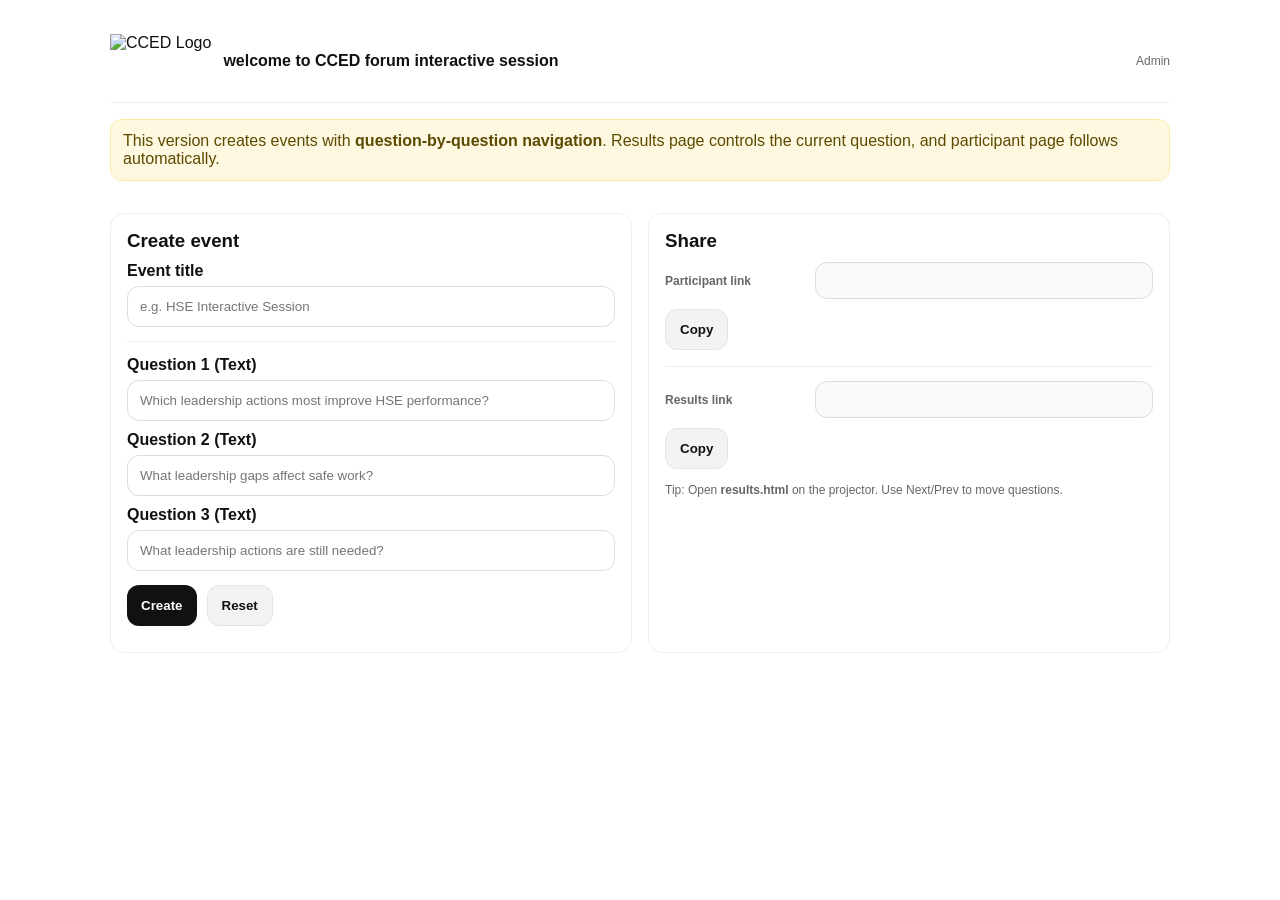
==== admin.html @ 7a7bd2de "Add files via upload" ====
<!doctype html>
<html lang="en">
<head>
  <title>CCED - Admin</title>
  <meta charset="utf-8" />
  <meta name="viewport" content="width=device-width, initial-scale=1" />
  <link rel="stylesheet" href="styles.css" />
</head>
<body>
  <div class="container">
    <div class="topbar">
      <div class="brand">
        <img src="https://i.ibb.co/5xhDVpxs/1.png" alt="CCED Logo" />
        <div class="welcome">welcome to CCED forum interactive session</div>
      </div>
      <div class="small">Admin</div>
    </div>

    <div class="card notice">
      This version creates events with <b>question-by-question navigation</b>. Results page controls the current question, and participant page follows automatically.
    </div>

    <div class="grid">
      <div class="card">
        <h3 style="margin:0 0 10px;">Create event</h3>

        <label>Event title</label>
        <input id="eventTitle" type="text" placeholder="e.g. HSE Interactive Session" />

        <div class="hr"></div>

        <label>Question 1 (Text)</label>
        <input id="q1" type="text" placeholder="Which leadership actions most improve HSE performance?" />

        <label>Question 2 (Text)</label>
        <input id="q2" type="text" placeholder="What leadership gaps affect safe work?" />

        <label>Question 3 (Text)</label>
        <input id="q3" type="text" placeholder="What leadership actions are still needed?" />

        <div style="display:flex; gap:10px; margin-top:14px;">
          <button id="createBtn">Create</button>
          <button id="resetBtn" class="secondary">Reset</button>
        </div>

        <div id="status" class="small" style="margin-top:10px;"></div>
      </div>

      <div class="card">
        <h3 style="margin:0 0 10px;">Share</h3>

        <div class="kv">
          <div class="small"><b>Participant link</b></div>
          <input id="participantLink" class="codebox" readonly />
        </div>

        <div style="margin:10px 0 16px;">
          <button id="copyP" class="secondary">Copy</button>
        </div>

        <div id="qrWrap" style="display:none;">
          <div class="small" style="margin-bottom:8px;"><b>QR Code</b></div>
          <div id="qrcode"></div>
        </div>

        <div class="hr"></div>

        <div class="kv">
          <div class="small"><b>Results link</b></div>
          <input id="resultsLink" class="codebox" readonly />
        </div>

        <div style="margin-top:10px;">
          <button id="copyR" class="secondary">Copy</button>
        </div>

        <div class="small" style="margin-top:14px;">
          Tip: Open <b>results.html</b> on the projector. Use Next/Prev to move questions.
        </div>
      </div>
    </div>
  </div>

  <script src="https://cdnjs.cloudflare.com/ajax/libs/qrcodejs/1.0.0/qrcode.min.js"></script>
  <script src="https://www.gstatic.com/firebasejs/8.10.1/firebase-app.js"></script>
  <script src="https://www.gstatic.com/firebasejs/8.10.1/firebase-firestore.js"></script>
  <script src="firebase-config.js"></script>

  <script>
    const elTitle = document.getElementById('eventTitle');
    const elQ1 = document.getElementById('q1');
    const elQ2 = document.getElementById('q2');
    const elQ3 = document.getElementById('q3');
    const elStatus = document.getElementById('status');
    const elPLink = document.getElementById('participantLink');
    const elRLink = document.getElementById('resultsLink');
    const qrWrap = document.getElementById('qrWrap');
    const qrEl = document.getElementById('qrcode');

    function getBaseUrl() {
      const url = new URL(window.location.href);
      const basePath = url.pathname.substring(0, url.pathname.lastIndexOf('/') + 1);
      return url.origin + basePath;
    }

    function setLinks(eventId) {
      const base = getBaseUrl();
      const p = base + 'index.html?event=' + encodeURIComponent(eventId);
      const r = base + 'results.html?event=' + encodeURIComponent(eventId);
      elPLink.value = p;
      elRLink.value = r;

      qrEl.innerHTML = '';
      qrWrap.style.display = 'block';
      new QRCode(qrEl, { text: p, width: 220, height: 220 });
    }

    document.getElementById('copyP').addEventListener('click', async () => {
      if (!elPLink.value) return;
      await navigator.clipboard.writeText(elPLink.value);
      elStatus.textContent = 'Participant link copied.';
    });
    document.getElementById('copyR').addEventListener('click', async () => {
      if (!elRLink.value) return;
      await navigator.clipboard.writeText(elRLink.value);
      elStatus.textContent = 'Results link copied.';
    });

    document.getElementById('resetBtn').addEventListener('click', () => {
      elTitle.value = '';
      elQ1.value = '';
      elQ2.value = '';
      elQ3.value = '';
      elPLink.value = '';
      elRLink.value = '';
      qrEl.innerHTML = '';
      qrWrap.style.display = 'none';
      elStatus.textContent = '';
    });

    document.getElementById('createBtn').addEventListener('click', async () => {
      try {
        const title = (elTitle.value || '').trim() || 'CCED Interactive Session';
        const q1 = (elQ1.value || '').trim() || 'Which leadership actions most improve HSE performance?';
        const q2 = (elQ2.value || '').trim() || 'What leadership gaps affect safe work?';
        const q3 = (elQ3.value || '').trim() || 'What leadership actions are still needed?';

        elStatus.textContent = 'Creating event...';

        const eventDoc = await db.collection('events').add({
          title,
          createdAt: firebase.firestore.FieldValue.serverTimestamp(),
          currentQuestion: 0,
          questions: [
            { id: 'q1', type: 'text', title: q1 },
            { id: 'q2', type: 'text', title: q2 },
            { id: 'q3', type: 'text', title: q3 }
          ]
        });

        setLinks(eventDoc.id);
        elStatus.textContent = 'Event created: ' + eventDoc.id;
      } catch (e) {
        console.error(e);
        elStatus.textContent = 'Error: ' + (e && e.message ? e.message : e);
      }
    });
  </script>
</body>
</html>
---- styles.css ----
:root { color-scheme: light; }
* { box-sizing: border-box; }
body{ margin:0; font-family: Arial, sans-serif; background:#fff; color:#111; }
.container{ max-width:1100px; margin:0 auto; padding:20px; }
.topbar{ display:flex; align-items:center; justify-content:space-between; gap:16px; padding:14px 0; border-bottom:1px solid #eee; }
.brand{ display:flex; align-items:center; gap:12px; }
.brand img{ height:54px; width:auto; }
.welcome{ font-size:16px; font-weight:700; }
.small{ font-size:12px; color:#666; }
.card{ border:1px solid #eee; border-radius:14px; padding:16px; margin:16px 0; background:#fff; }
.grid{ display:grid; grid-template-columns:1fr 1fr; gap:16px; }
@media (max-width: 900px){ .grid{ grid-template-columns:1fr; } }
label{ display:block; font-weight:700; margin:10px 0 6px; }
input[type="text"], textarea{ width:100%; padding:12px; border-radius:12px; border:1px solid #ddd; outline:none; }
textarea{ min-height:120px; resize:vertical; }
button{ appearance:none; border:0; border-radius:12px; padding:12px 14px; font-weight:700; cursor:pointer; background:#111; color:#fff; }
button.secondary{ background:#f3f3f3; color:#111; border:1px solid #e5e5e5; }
.hr{ height:1px; background:#eee; margin:14px 0; }
.kv{ display:grid; grid-template-columns:140px 1fr; gap:10px; align-items:center; }
.codebox{ width:100%; padding:10px 12px; border-radius:12px; border:1px solid #ddd; background:#fafafa;
  font-family: ui-monospace, SFMono-Regular, Menlo, Monaco, Consolas, "Liberation Mono", "Courier New", monospace; }
.notice{ background:#fff8e1; border:1px solid #ffe8a3; padding:12px; border-radius:12px; color:#5b4a00; }
.navrow{ display:flex; align-items:center; justify-content:space-between; gap:10px; margin-top:12px; flex-wrap:wrap; }
.pill{ padding:6px 10px; border:1px solid #eee; border-radius:999px; background:#fafafa; font-weight:700; font-size:12px; color:#333; }
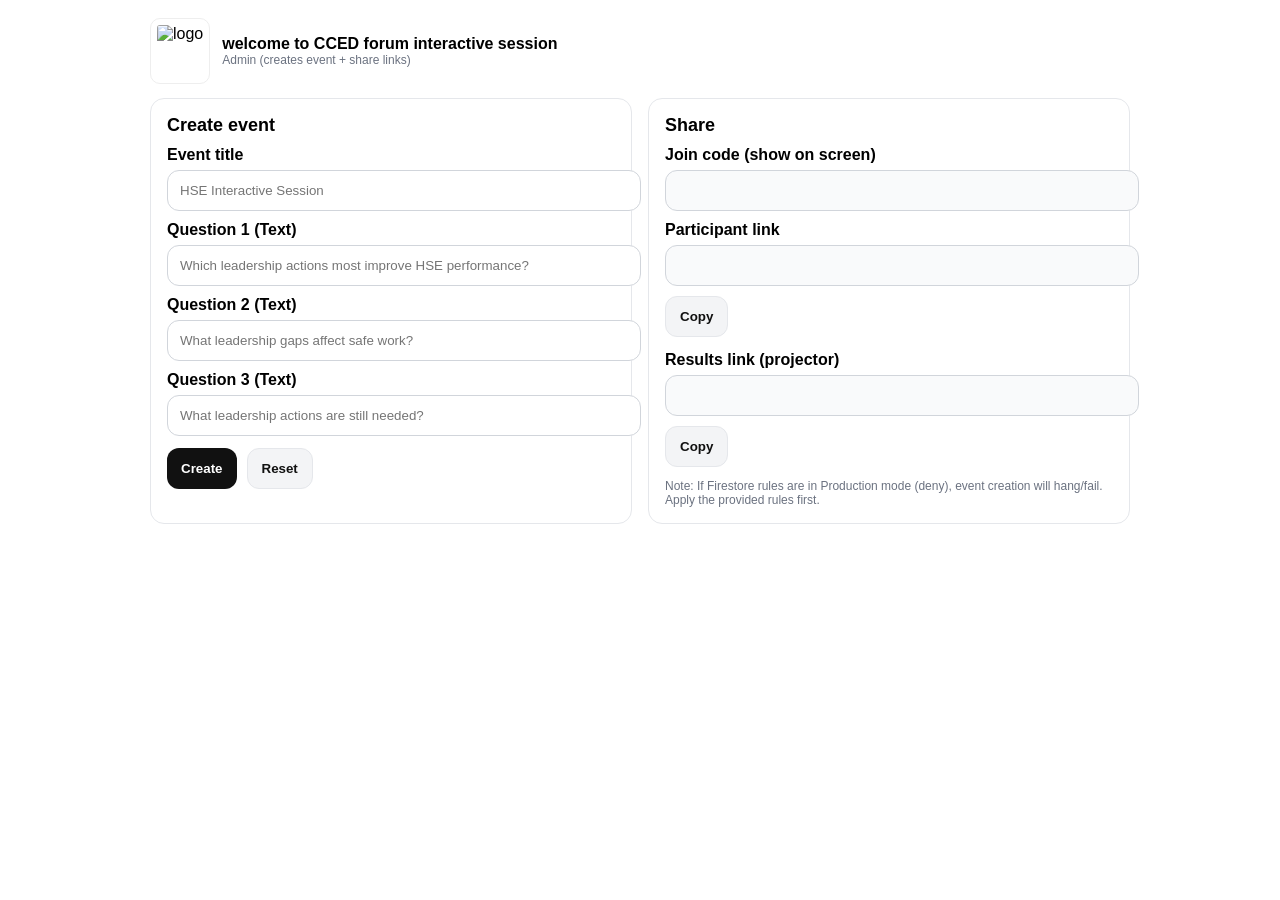
==== commit 531ee0d6: "Add files via upload" ====
--- a/admin.html
+++ b/admin.html
@@ -2,169 +2,158 @@
 <html lang="en">
 <head>
   <title>CCED - Admin</title>
-  <meta charset="utf-8" />
-  <meta name="viewport" content="width=device-width, initial-scale=1" />
-  <link rel="stylesheet" href="styles.css" />
+  <meta charset="utf-8"/>
+  <meta name="viewport" content="width=device-width, initial-scale=1"/>
+  <style>
+    body{font-family:Arial,sans-serif;background:#fff;margin:0;padding:18px;}
+    .wrap{max-width:980px;margin:0 auto;}
+    .row{display:grid;grid-template-columns:1fr 1fr;gap:16px;}
+    @media(max-width:900px){.row{grid-template-columns:1fr;}}
+    .card{border:1px solid #e5e7eb;border-radius:14px;padding:16px;}
+    label{display:block;font-weight:800;margin:10px 0 6px;}
+    input{width:100%;padding:12px;border-radius:12px;border:1px solid #d1d5db;}
+    button{border:0;border-radius:12px;padding:12px 14px;font-weight:900;cursor:pointer;}
+    .primary{background:#111;color:#fff;}
+    .secondary{background:#f3f4f6;color:#111;border:1px solid #e5e7eb;}
+    .mono{font-family:ui-monospace,Menlo,Consolas,monospace;background:#f9fafb;}
+    .small{font-size:12px;color:#6b7280;}
+    .brand{display:flex;align-items:center;gap:12px;margin-bottom:14px;}
+    .brand img{height:52px;background:#fff;border:1px solid #eee;border-radius:10px;padding:6px;}
+  </style>
 </head>
 <body>
-  <div class="container">
-    <div class="topbar">
-      <div class="brand">
-        <img src="https://i.ibb.co/5xhDVpxs/1.png" alt="CCED Logo" />
-        <div class="welcome">welcome to CCED forum interactive session</div>
+  <div class="wrap">
+    <div class="brand">
+      <img src="https://i.ibb.co/5xhDVpxs/1.png" alt="logo"/>
+      <div>
+        <div style="font-weight:900;">welcome to CCED forum interactive session</div>
+        <div class="small">Admin (creates event + share links)</div>
       </div>
-      <div class="small">Admin</div>
     </div>
 
-    <div class="card notice">
-      This version creates events with <b>question-by-question navigation</b>. Results page controls the current question, and participant page follows automatically.
-    </div>
-
-    <div class="grid">
+    <div class="row">
       <div class="card">
-        <h3 style="margin:0 0 10px;">Create event</h3>
+        <div style="font-weight:900;font-size:18px;">Create event</div>
 
         <label>Event title</label>
-        <input id="eventTitle" type="text" placeholder="e.g. HSE Interactive Session" />
-
-        <div class="hr"></div>
+        <input id="title" placeholder="HSE Interactive Session"/>
 
         <label>Question 1 (Text)</label>
-        <input id="q1" type="text" placeholder="Which leadership actions most improve HSE performance?" />
+        <input id="q1" placeholder="Which leadership actions most improve HSE performance?"/>
 
         <label>Question 2 (Text)</label>
-        <input id="q2" type="text" placeholder="What leadership gaps affect safe work?" />
+        <input id="q2" placeholder="What leadership gaps affect safe work?"/>
 
         <label>Question 3 (Text)</label>
-        <input id="q3" type="text" placeholder="What leadership actions are still needed?" />
+        <input id="q3" placeholder="What leadership actions are still needed?"/>
 
-        <div style="display:flex; gap:10px; margin-top:14px;">
-          <button id="createBtn">Create</button>
-          <button id="resetBtn" class="secondary">Reset</button>
+        <div style="display:flex;gap:10px;margin-top:12px;flex-wrap:wrap;">
+          <button id="create" class="primary">Create</button>
+          <button id="reset" class="secondary">Reset</button>
         </div>
-
         <div id="status" class="small" style="margin-top:10px;"></div>
       </div>
 
       <div class="card">
-        <h3 style="margin:0 0 10px;">Share</h3>
+        <div style="font-weight:900;font-size:18px;">Share</div>
 
-        <div class="kv">
-          <div class="small"><b>Participant link</b></div>
-          <input id="participantLink" class="codebox" readonly />
-        </div>
+        <label>Join code (show on screen)</label>
+        <input id="code" class="mono" readonly/>
 
-        <div style="margin:10px 0 16px;">
+        <label>Participant link</label>
+        <input id="plink" class="mono" readonly/>
+        <div style="display:flex;gap:10px;margin-top:10px;flex-wrap:wrap;">
           <button id="copyP" class="secondary">Copy</button>
         </div>
 
-        <div id="qrWrap" style="display:none;">
-          <div class="small" style="margin-bottom:8px;"><b>QR Code</b></div>
-          <div id="qrcode"></div>
-        </div>
-
-        <div class="hr"></div>
-
-        <div class="kv">
-          <div class="small"><b>Results link</b></div>
-          <input id="resultsLink" class="codebox" readonly />
-        </div>
-
-        <div style="margin-top:10px;">
+        <label style="margin-top:14px;">Results link (projector)</label>
+        <input id="rlink" class="mono" readonly/>
+        <div style="display:flex;gap:10px;margin-top:10px;flex-wrap:wrap;">
           <button id="copyR" class="secondary">Copy</button>
         </div>
 
-        <div class="small" style="margin-top:14px;">
-          Tip: Open <b>results.html</b> on the projector. Use Next/Prev to move questions.
+        <div class="small" style="margin-top:12px;">
+          Note: If Firestore rules are in Production mode (deny), event creation will hang/fail.
+          Apply the provided rules first.
         </div>
       </div>
     </div>
   </div>
 
-  <script src="https://cdnjs.cloudflare.com/ajax/libs/qrcodejs/1.0.0/qrcode.min.js"></script>
   <script src="https://www.gstatic.com/firebasejs/8.10.1/firebase-app.js"></script>
   <script src="https://www.gstatic.com/firebasejs/8.10.1/firebase-firestore.js"></script>
   <script src="firebase-config.js"></script>
-
   <script>
-    const elTitle = document.getElementById('eventTitle');
-    const elQ1 = document.getElementById('q1');
-    const elQ2 = document.getElementById('q2');
-    const elQ3 = document.getElementById('q3');
-    const elStatus = document.getElementById('status');
-    const elPLink = document.getElementById('participantLink');
-    const elRLink = document.getElementById('resultsLink');
-    const qrWrap = document.getElementById('qrWrap');
-    const qrEl = document.getElementById('qrcode');
-
-    function getBaseUrl() {
-      const url = new URL(window.location.href);
-      const basePath = url.pathname.substring(0, url.pathname.lastIndexOf('/') + 1);
-      return url.origin + basePath;
+    function baseUrl(){
+      const u = new URL(location.href);
+      const basePath = u.pathname.substring(0, u.pathname.lastIndexOf('/')+1);
+      return u.origin + basePath;
+    }
+    function genCode(){
+      // 6 digits
+      return String(Math.floor(100000 + Math.random()*900000));
     }
 
-    function setLinks(eventId) {
-      const base = getBaseUrl();
-      const p = base + 'index.html?event=' + encodeURIComponent(eventId);
-      const r = base + 'results.html?event=' + encodeURIComponent(eventId);
-      elPLink.value = p;
-      elRLink.value = r;
+    const elStatus=document.getElementById('status');
+    const elTitle=document.getElementById('title');
+    const elQ1=document.getElementById('q1');
+    const elQ2=document.getElementById('q2');
+    const elQ3=document.getElementById('q3');
+    const elCode=document.getElementById('code');
+    const elP=document.getElementById('plink');
+    const elR=document.getElementById('rlink');
 
-      qrEl.innerHTML = '';
-      qrWrap.style.display = 'block';
-      new QRCode(qrEl, { text: p, width: 220, height: 220 });
+    document.getElementById('reset').onclick=()=>{
+      elTitle.value=''; elQ1.value=''; elQ2.value=''; elQ3.value='';
+      elCode.value=''; elP.value=''; elR.value='';
+      elStatus.textContent='';
+    };
+
+    async function copy(v){
+      if(!v) return;
+      await navigator.clipboard.writeText(v);
     }
+    document.getElementById('copyP').onclick=()=>copy(elP.value);
+    document.getElementById('copyR').onclick=()=>copy(elR.value);
 
-    document.getElementById('copyP').addEventListener('click', async () => {
-      if (!elPLink.value) return;
-      await navigator.clipboard.writeText(elPLink.value);
-      elStatus.textContent = 'Participant link copied.';
-    });
-    document.getElementById('copyR').addEventListener('click', async () => {
-      if (!elRLink.value) return;
-      await navigator.clipboard.writeText(elRLink.value);
-      elStatus.textContent = 'Results link copied.';
-    });
+    document.getElementById('create').onclick=async()=>{
+      try{
+        elStatus.textContent='Creating...';
+        const title=(elTitle.value||'').trim() || 'HSE Interactive Session';
+        const q1=(elQ1.value||'').trim() || 'Which leadership actions most improve HSE performance?';
+        const q2=(elQ2.value||'').trim() || 'What leadership gaps affect safe work?';
+        const q3=(elQ3.value||'').trim() || 'What leadership actions are still needed?';
 
-    document.getElementById('resetBtn').addEventListener('click', () => {
-      elTitle.value = '';
-      elQ1.value = '';
-      elQ2.value = '';
-      elQ3.value = '';
-      elPLink.value = '';
-      elRLink.value = '';
-      qrEl.innerHTML = '';
-      qrWrap.style.display = 'none';
-      elStatus.textContent = '';
-    });
+        const joinCode = genCode();
 
-    document.getElementById('createBtn').addEventListener('click', async () => {
-      try {
-        const title = (elTitle.value || '').trim() || 'CCED Interactive Session';
-        const q1 = (elQ1.value || '').trim() || 'Which leadership actions most improve HSE performance?';
-        const q2 = (elQ2.value || '').trim() || 'What leadership gaps affect safe work?';
-        const q3 = (elQ3.value || '').trim() || 'What leadership actions are still needed?';
+        // ensure unique joinCode (best-effort)
+        const codeDoc = await db.collection('codes').doc(joinCode).get();
+        const finalCode = codeDoc.exists ? genCode() : joinCode;
 
-        elStatus.textContent = 'Creating event...';
-
-        const eventDoc = await db.collection('events').add({
+        const docRef = await db.collection('events').add({
           title,
+          joinCode: finalCode,
           createdAt: firebase.firestore.FieldValue.serverTimestamp(),
           currentQuestion: 0,
           questions: [
-            { id: 'q1', type: 'text', title: q1 },
-            { id: 'q2', type: 'text', title: q2 },
-            { id: 'q3', type: 'text', title: q3 }
+            { id:'q1', title:q1 },
+            { id:'q2', title:q2 },
+            { id:'q3', title:q3 }
           ]
         });
 
-        setLinks(eventDoc.id);
-        elStatus.textContent = 'Event created: ' + eventDoc.id;
-      } catch (e) {
+        await db.collection('codes').doc(finalCode).set({ eventId: docRef.id }, { merge:true });
+
+        const base = baseUrl();
+        elCode.value = finalCode;
+        elP.value = base + 'index.html?code=' + encodeURIComponent(finalCode);
+        elR.value = base + 'results.html?code=' + encodeURIComponent(finalCode) + '&kiosk=1';
+        elStatus.textContent='Created. EventId=' + docRef.id;
+      }catch(e){
         console.error(e);
-        elStatus.textContent = 'Error: ' + (e && e.message ? e.message : e);
+        elStatus.textContent='Error: ' + (e && e.message ? e.message : e);
       }
-    });
+    };
   </script>
 </body>
 </html>
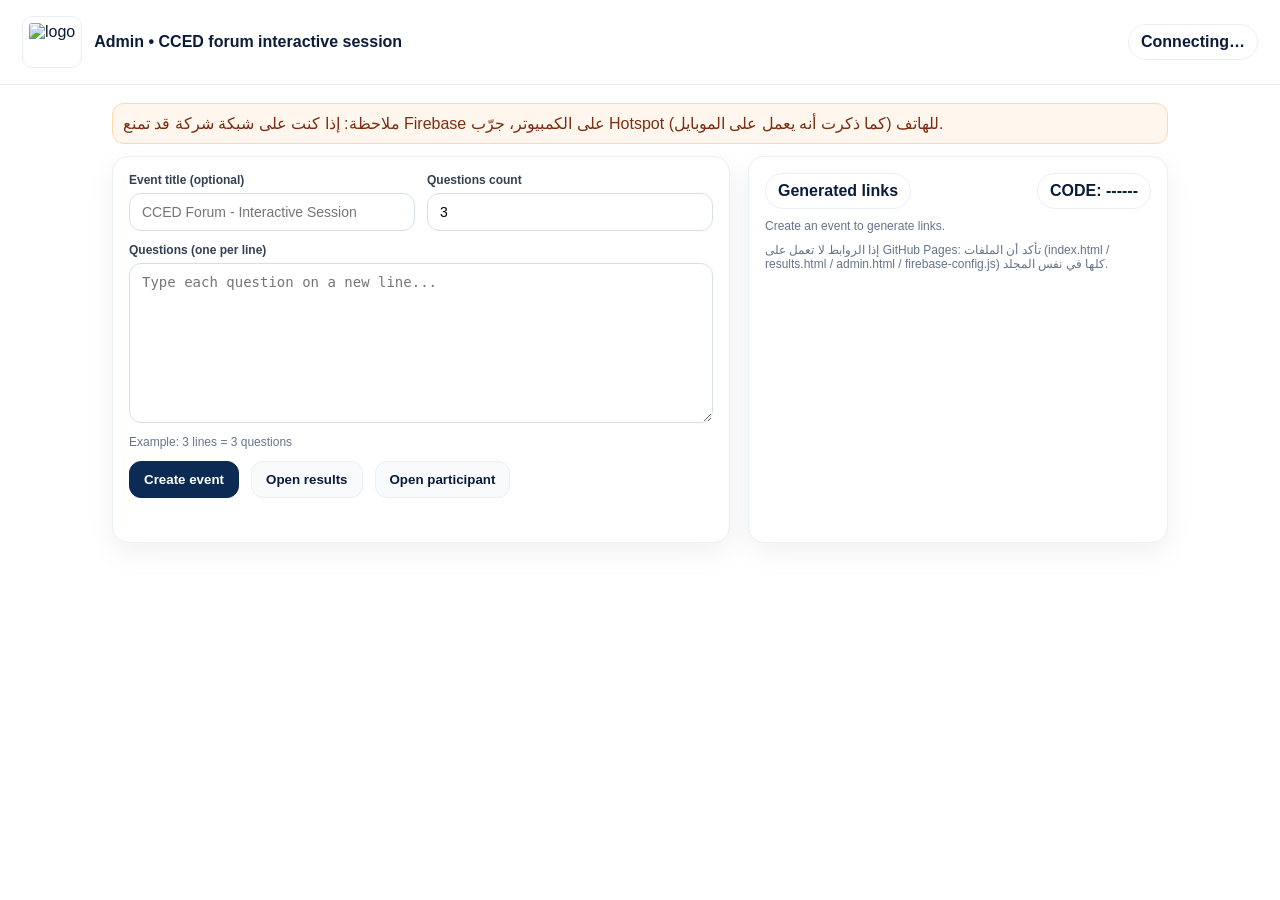
==== commit ac9dd3d9: "Add files via upload" ====
--- a/admin.html
+++ b/admin.html
@@ -1,159 +1,223 @@
-<!doctype html>
-<html lang="en">
-<head>
-  <title>CCED - Admin</title>
-  <meta charset="utf-8"/>
-  <meta name="viewport" content="width=device-width, initial-scale=1"/>
-  <style>
-    body{font-family:Arial,sans-serif;background:#fff;margin:0;padding:18px;}
-    .wrap{max-width:980px;margin:0 auto;}
-    .row{display:grid;grid-template-columns:1fr 1fr;gap:16px;}
-    @media(max-width:900px){.row{grid-template-columns:1fr;}}
-    .card{border:1px solid #e5e7eb;border-radius:14px;padding:16px;}
-    label{display:block;font-weight:800;margin:10px 0 6px;}
-    input{width:100%;padding:12px;border-radius:12px;border:1px solid #d1d5db;}
-    button{border:0;border-radius:12px;padding:12px 14px;font-weight:900;cursor:pointer;}
-    .primary{background:#111;color:#fff;}
-    .secondary{background:#f3f4f6;color:#111;border:1px solid #e5e7eb;}
-    .mono{font-family:ui-monospace,Menlo,Consolas,monospace;background:#f9fafb;}
-    .small{font-size:12px;color:#6b7280;}
-    .brand{display:flex;align-items:center;gap:12px;margin-bottom:14px;}
-    .brand img{height:52px;background:#fff;border:1px solid #eee;border-radius:10px;padding:6px;}
-  </style>
-</head>
-<body>
-  <div class="wrap">
-    <div class="brand">
-      <img src="https://i.ibb.co/5xhDVpxs/1.png" alt="logo"/>
-      <div>
-        <div style="font-weight:900;">welcome to CCED forum interactive session</div>
-        <div class="small">Admin (creates event + share links)</div>
-      </div>
-    </div>
-
-    <div class="row">
-      <div class="card">
-        <div style="font-weight:900;font-size:18px;">Create event</div>
-
-        <label>Event title</label>
-        <input id="title" placeholder="HSE Interactive Session"/>
-
-        <label>Question 1 (Text)</label>
-        <input id="q1" placeholder="Which leadership actions most improve HSE performance?"/>
-
-        <label>Question 2 (Text)</label>
-        <input id="q2" placeholder="What leadership gaps affect safe work?"/>
-
-        <label>Question 3 (Text)</label>
-        <input id="q3" placeholder="What leadership actions are still needed?"/>
-
-        <div style="display:flex;gap:10px;margin-top:12px;flex-wrap:wrap;">
-          <button id="create" class="primary">Create</button>
-          <button id="reset" class="secondary">Reset</button>
-        </div>
-        <div id="status" class="small" style="margin-top:10px;"></div>
-      </div>
-
-      <div class="card">
-        <div style="font-weight:900;font-size:18px;">Share</div>
-
-        <label>Join code (show on screen)</label>
-        <input id="code" class="mono" readonly/>
-
-        <label>Participant link</label>
-        <input id="plink" class="mono" readonly/>
-        <div style="display:flex;gap:10px;margin-top:10px;flex-wrap:wrap;">
-          <button id="copyP" class="secondary">Copy</button>
-        </div>
-
-        <label style="margin-top:14px;">Results link (projector)</label>
-        <input id="rlink" class="mono" readonly/>
-        <div style="display:flex;gap:10px;margin-top:10px;flex-wrap:wrap;">
-          <button id="copyR" class="secondary">Copy</button>
-        </div>
-
-        <div class="small" style="margin-top:12px;">
-          Note: If Firestore rules are in Production mode (deny), event creation will hang/fail.
-          Apply the provided rules first.
-        </div>
-      </div>
-    </div>
-  </div>
-
-  <script src="https://www.gstatic.com/firebasejs/8.10.1/firebase-app.js"></script>
-  <script src="https://www.gstatic.com/firebasejs/8.10.1/firebase-firestore.js"></script>
-  <script src="firebase-config.js"></script>
-  <script>
-    function baseUrl(){
-      const u = new URL(location.href);
-      const basePath = u.pathname.substring(0, u.pathname.lastIndexOf('/')+1);
-      return u.origin + basePath;
-    }
-    function genCode(){
-      // 6 digits
-      return String(Math.floor(100000 + Math.random()*900000));
-    }
-
-    const elStatus=document.getElementById('status');
-    const elTitle=document.getElementById('title');
-    const elQ1=document.getElementById('q1');
-    const elQ2=document.getElementById('q2');
-    const elQ3=document.getElementById('q3');
-    const elCode=document.getElementById('code');
-    const elP=document.getElementById('plink');
-    const elR=document.getElementById('rlink');
-
-    document.getElementById('reset').onclick=()=>{
-      elTitle.value=''; elQ1.value=''; elQ2.value=''; elQ3.value='';
-      elCode.value=''; elP.value=''; elR.value='';
-      elStatus.textContent='';
-    };
-
-    async function copy(v){
-      if(!v) return;
-      await navigator.clipboard.writeText(v);
-    }
-    document.getElementById('copyP').onclick=()=>copy(elP.value);
-    document.getElementById('copyR').onclick=()=>copy(elR.value);
-
-    document.getElementById('create').onclick=async()=>{
-      try{
-        elStatus.textContent='Creating...';
-        const title=(elTitle.value||'').trim() || 'HSE Interactive Session';
-        const q1=(elQ1.value||'').trim() || 'Which leadership actions most improve HSE performance?';
-        const q2=(elQ2.value||'').trim() || 'What leadership gaps affect safe work?';
-        const q3=(elQ3.value||'').trim() || 'What leadership actions are still needed?';
-
-        const joinCode = genCode();
-
-        // ensure unique joinCode (best-effort)
-        const codeDoc = await db.collection('codes').doc(joinCode).get();
-        const finalCode = codeDoc.exists ? genCode() : joinCode;
-
-        const docRef = await db.collection('events').add({
-          title,
-          joinCode: finalCode,
-          createdAt: firebase.firestore.FieldValue.serverTimestamp(),
-          currentQuestion: 0,
-          questions: [
-            { id:'q1', title:q1 },
-            { id:'q2', title:q2 },
-            { id:'q3', title:q3 }
-          ]
-        });
-
-        await db.collection('codes').doc(finalCode).set({ eventId: docRef.id }, { merge:true });
-
-        const base = baseUrl();
-        elCode.value = finalCode;
-        elP.value = base + 'index.html?code=' + encodeURIComponent(finalCode);
-        elR.value = base + 'results.html?code=' + encodeURIComponent(finalCode) + '&kiosk=1';
-        elStatus.textContent='Created. EventId=' + docRef.id;
-      }catch(e){
-        console.error(e);
-        elStatus.textContent='Error: ' + (e && e.message ? e.message : e);
-      }
-    };
-  </script>
-</body>
-</html>
+<!doctype html>
+<html lang="en">
+<head>
+  <meta charset="utf-8"/>
+  <meta name="viewport" content="width=device-width, initial-scale=1"/>
+  <title>CCED - Admin</title>
+  <style>
+    *{box-sizing:border-box}
+    body{margin:0;font-family:Arial,sans-serif;background:#fff;color:#0b1b3a}
+    .top{display:flex;align-items:center;justify-content:space-between;padding:16px 22px;border-bottom:1px solid #e9eef7}
+    .brand{display:flex;align-items:center;gap:12px}
+    .brand img{height:52px;width:auto;background:#fff;border:1px solid #e9eef7;border-radius:10px;padding:6px}
+    .welcome{font-weight:900;font-size:16px}
+    .wrap{max-width:1100px;margin:0 auto;padding:18px 22px 90px}
+    .grid{display:grid;grid-template-columns:1fr 420px;gap:18px}
+    @media(max-width:980px){.grid{grid-template-columns:1fr}}
+    .card{background:#fff;border:1px solid #e9eef7;border-radius:16px;padding:16px;box-shadow:0 10px 30px rgba(16,24,40,.06)}
+    .row{display:flex;gap:12px;flex-wrap:wrap}
+    .col{flex:1;min-width:220px}
+    label{display:block;font-weight:900;font-size:12px;color:#334155;margin-bottom:6px}
+    input,textarea{width:100%;padding:10px 12px;border:1px solid #d7deea;border-radius:12px;font-size:14px}
+    textarea{min-height:160px;resize:vertical}
+    .btn{border:1px solid #e9eef7;background:#f8fafc;border-radius:12px;padding:10px 14px;font-weight:900;cursor:pointer;color:#0b1b3a}
+    .btn.primary{background:#0b2b55;color:#fff;border-color:#0b2b55}
+    .pill{display:inline-block;padding:8px 12px;border-radius:999px;border:1px solid #e9eef7;background:#fff;font-weight:800}
+    .muted{color:#64748b;font-size:12px}
+    .links a{display:block;word-break:break-all;margin:8px 0;color:#0b2b55;font-weight:900;text-decoration:none}
+    .links a:hover{text-decoration:underline}
+    .status{min-height:18px}
+    .warn{background:#fff7ed;border:1px solid #fed7aa;color:#7c2d12;border-radius:12px;padding:10px;margin-bottom:12px}
+  </style>
+</head>
+<body>
+  <div class="top">
+    <div class="brand">
+      <img src="https://i.ibb.co/5xhDVpxs/1.png" alt="logo"/>
+      <div class="welcome">Admin • CCED forum interactive session</div>
+    </div>
+    <div class="pill" id="conn">Connecting…</div>
+  </div>
+
+  <div class="wrap">
+    <div class="warn">
+      ملاحظة: إذا كنت على شبكة شركة قد تمنع Firebase على الكمبيوتر، جرّب Hotspot للهاتف (كما ذكرت أنه يعمل على الموبايل).
+    </div>
+
+    <div class="grid">
+      <div class="card">
+        <div class="row">
+          <div class="col">
+            <label>Event title (optional)</label>
+            <input id="eventTitle" placeholder="CCED Forum - Interactive Session"/>
+          </div>
+          <div class="col">
+            <label>Questions count</label>
+            <input id="qCount" type="number" min="1" max="20" value="3"/>
+          </div>
+        </div>
+
+        <div style="margin-top:12px">
+          <label>Questions (one per line)</label>
+          <textarea id="questions" placeholder="Type each question on a new line..."></textarea>
+          <div class="muted" style="margin-top:8px">Example: 3 lines = 3 questions</div>
+        </div>
+
+        <div class="row" style="margin-top:12px">
+          <button class="btn primary" id="create">Create event</button>
+          <button class="btn" id="openResults" disabled>Open results</button>
+          <button class="btn" id="openParticipant" disabled>Open participant</button>
+        </div>
+
+        <div class="muted status" id="status" style="margin-top:10px"></div>
+      </div>
+
+      <div class="card">
+        <div class="row" style="align-items:center;justify-content:space-between">
+          <div class="pill">Generated links</div>
+          <div class="pill" id="joinCodePill">CODE: ------</div>
+        </div>
+
+        <div class="links" id="links" style="margin-top:10px">
+          <div class="muted">Create an event to generate links.</div>
+        </div>
+
+        <div class="muted" style="margin-top:10px">
+          إذا الروابط لا تعمل على GitHub Pages: تأكد أن الملفات (index.html / results.html / admin.html / firebase-config.js) كلها في نفس المجلد.
+        </div>
+      </div>
+    </div>
+  </div>
+
+  <!-- Firebase v8 -->
+  <script src="https://www.gstatic.com/firebasejs/8.10.1/firebase-app.js"></script>
+  <script src="https://www.gstatic.com/firebasejs/8.10.1/firebase-firestore.js"></script>
+
+  <!-- IMPORTANT: firebase-config.js is ES module (export const firebaseConfig = {...}) -->
+  <script type="module">
+    import { firebaseConfig } from "./firebase-config.js";
+
+    const conn = document.getElementById('conn');
+    const statusEl = document.getElementById('status');
+    const linksEl = document.getElementById('links');
+    const joinCodePill = document.getElementById('joinCodePill');
+
+    function setStatus(msg){ statusEl.textContent = msg || ""; }
+
+    function baseUrl(){
+      const u = new URL(location.href);
+      const basePath = u.pathname.substring(0, u.pathname.lastIndexOf('/') + 1);
+      return u.origin + basePath;
+    }
+
+    function makeCode(len=6){
+      const chars = "ABCDEFGHJKLMNPQRSTUVWXYZ23456789";
+      let out = "";
+      for(let i=0;i<len;i++) out += chars[Math.floor(Math.random()*chars.length)];
+      return out;
+    }
+
+    // Init Firebase
+    try{
+      firebase.initializeApp(firebaseConfig);
+      conn.textContent = "Connected";
+    }catch(e){
+      // avoid "already exists" if page reloads
+      conn.textContent = "Connected";
+    }
+    const db = firebase.firestore();
+
+    // Small connectivity probe (read a tiny doc)
+    async function probe(){
+      try{
+        await db.collection("codes").limit(1).get();
+        conn.textContent = "Connected";
+      }catch(e){
+        console.error(e);
+        conn.textContent = "Offline / blocked";
+      }
+    }
+    probe();
+
+    async function createEvent(){
+      setStatus("Creating event…");
+
+      const raw = document.getElementById('questions').value
+        .split('\n')
+        .map(s=>s.trim())
+        .filter(Boolean);
+
+      const qCount = Math.max(1, parseInt(document.getElementById('qCount').value || "3", 10));
+      const title = (document.getElementById('eventTitle').value || "").trim();
+
+      // If user provided fewer lines than qCount, auto-fill placeholders
+      const qLines = raw.slice(0, qCount);
+      while(qLines.length < qCount) qLines.push(`Question ${qLines.length+1}`);
+
+      const joinCode = makeCode(6);
+
+      // Create event doc
+      const eventDoc = {
+        title,
+        joinCode,
+        locked: false,
+        currentQuestion: 0,
+        createdAt: firebase.firestore.FieldValue.serverTimestamp(),
+        questions: qLines.map((t, i)=>({
+          id: "q" + (i+1),
+          title: t
+        }))
+      };
+
+      const eventRef = await db.collection("events").add(eventDoc);
+
+      // Create code mapping
+      await db.collection("codes").doc(joinCode).set({
+        eventId: eventRef.id,
+        createdAt: firebase.firestore.FieldValue.serverTimestamp()
+      });
+
+      // Build links
+      const b = baseUrl();
+      const participant = `${b}index.html?code=${encodeURIComponent(joinCode)}`;
+      const results = `${b}results.html?code=${encodeURIComponent(joinCode)}`;
+      const admin = `${b}admin.html?code=${encodeURIComponent(joinCode)}`;
+
+      joinCodePill.textContent = "CODE: " + joinCode;
+
+      linksEl.innerHTML = `
+        <a href="${participant}" target="_blank" rel="noopener">Participant link</a>
+        <a href="${results}" target="_blank" rel="noopener">Results link</a>
+        <a href="${admin}" target="_blank" rel="noopener">Admin link</a>
+        <div class="muted" style="margin-top:8px">Event ID: <b>${eventRef.id}</b></div>
+      `;
+
+      // Enable quick open buttons
+      const openResults = document.getElementById('openResults');
+      const openParticipant = document.getElementById('openParticipant');
+      openResults.disabled = false;
+      openParticipant.disabled = false;
+      openResults.onclick = ()=> window.open(results, "_blank");
+      openParticipant.onclick = ()=> window.open(participant, "_blank");
+
+      setStatus("Done.");
+      setTimeout(()=>setStatus(""), 1500);
+    }
+
+    document.getElementById('create').onclick = async ()=>{
+      try{
+        await createEvent();
+      }catch(e){
+        console.error(e);
+        const msg = e?.message || String(e);
+        setStatus("Failed: " + msg);
+
+        // Common hint
+        if(msg.toLowerCase().includes("offline")){
+          setStatus("Failed: client is offline / network blocked. Try hotspot or allow Firebase domains.");
+        }
+      }
+    };
+  </script>
+</body>
+</html>
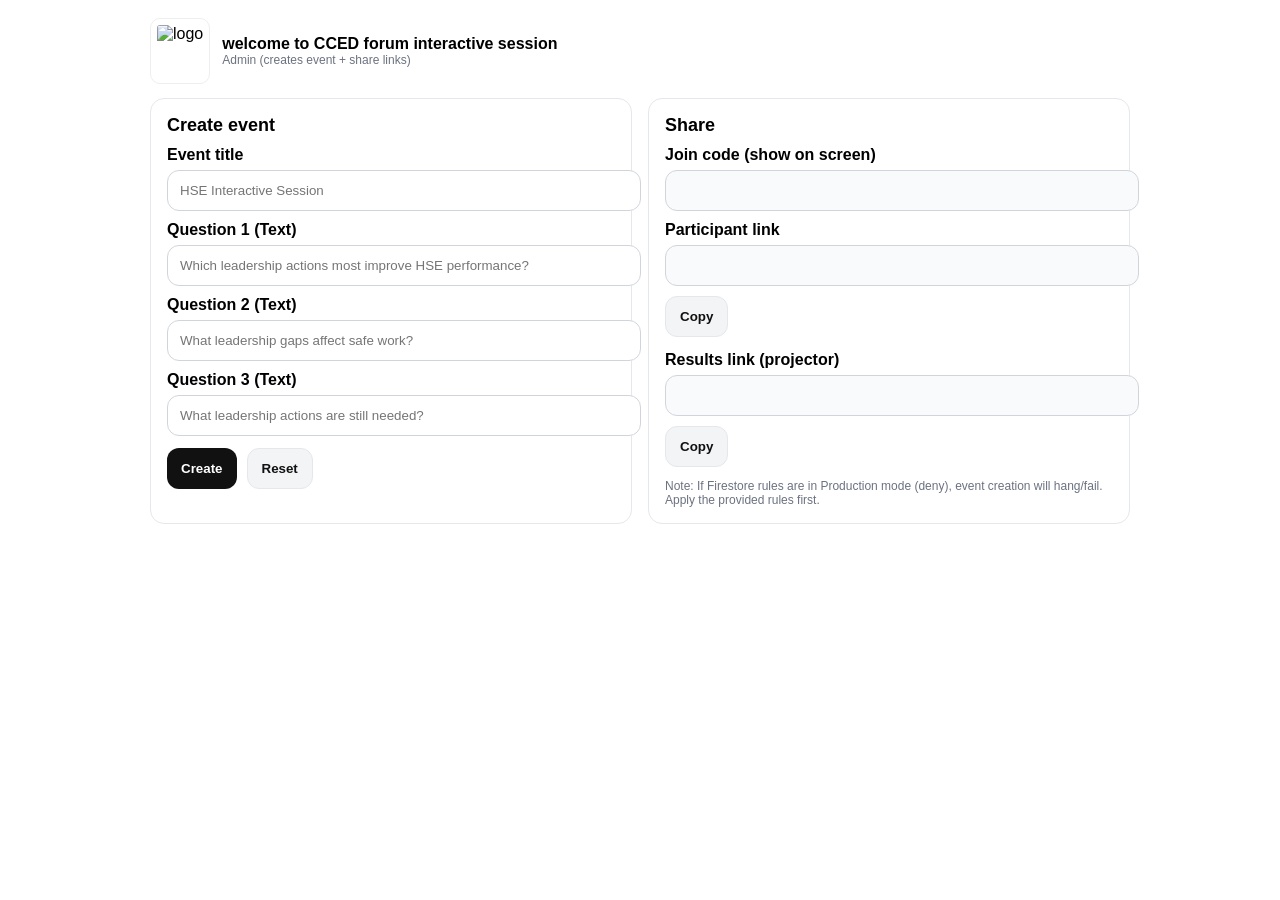
==== commit 66dcddc2: "Add files via upload" ====
--- a/admin.html
+++ b/admin.html
@@ -1,223 +1,159 @@
-<!doctype html>
-<html lang="en">
-<head>
-  <meta charset="utf-8"/>
-  <meta name="viewport" content="width=device-width, initial-scale=1"/>
-  <title>CCED - Admin</title>
-  <style>
-    *{box-sizing:border-box}
-    body{margin:0;font-family:Arial,sans-serif;background:#fff;color:#0b1b3a}
-    .top{display:flex;align-items:center;justify-content:space-between;padding:16px 22px;border-bottom:1px solid #e9eef7}
-    .brand{display:flex;align-items:center;gap:12px}
-    .brand img{height:52px;width:auto;background:#fff;border:1px solid #e9eef7;border-radius:10px;padding:6px}
-    .welcome{font-weight:900;font-size:16px}
-    .wrap{max-width:1100px;margin:0 auto;padding:18px 22px 90px}
-    .grid{display:grid;grid-template-columns:1fr 420px;gap:18px}
-    @media(max-width:980px){.grid{grid-template-columns:1fr}}
-    .card{background:#fff;border:1px solid #e9eef7;border-radius:16px;padding:16px;box-shadow:0 10px 30px rgba(16,24,40,.06)}
-    .row{display:flex;gap:12px;flex-wrap:wrap}
-    .col{flex:1;min-width:220px}
-    label{display:block;font-weight:900;font-size:12px;color:#334155;margin-bottom:6px}
-    input,textarea{width:100%;padding:10px 12px;border:1px solid #d7deea;border-radius:12px;font-size:14px}
-    textarea{min-height:160px;resize:vertical}
-    .btn{border:1px solid #e9eef7;background:#f8fafc;border-radius:12px;padding:10px 14px;font-weight:900;cursor:pointer;color:#0b1b3a}
-    .btn.primary{background:#0b2b55;color:#fff;border-color:#0b2b55}
-    .pill{display:inline-block;padding:8px 12px;border-radius:999px;border:1px solid #e9eef7;background:#fff;font-weight:800}
-    .muted{color:#64748b;font-size:12px}
-    .links a{display:block;word-break:break-all;margin:8px 0;color:#0b2b55;font-weight:900;text-decoration:none}
-    .links a:hover{text-decoration:underline}
-    .status{min-height:18px}
-    .warn{background:#fff7ed;border:1px solid #fed7aa;color:#7c2d12;border-radius:12px;padding:10px;margin-bottom:12px}
-  </style>
-</head>
-<body>
-  <div class="top">
-    <div class="brand">
-      <img src="https://i.ibb.co/5xhDVpxs/1.png" alt="logo"/>
-      <div class="welcome">Admin • CCED forum interactive session</div>
-    </div>
-    <div class="pill" id="conn">Connecting…</div>
-  </div>
-
-  <div class="wrap">
-    <div class="warn">
-      ملاحظة: إذا كنت على شبكة شركة قد تمنع Firebase على الكمبيوتر، جرّب Hotspot للهاتف (كما ذكرت أنه يعمل على الموبايل).
-    </div>
-
-    <div class="grid">
-      <div class="card">
-        <div class="row">
-          <div class="col">
-            <label>Event title (optional)</label>
-            <input id="eventTitle" placeholder="CCED Forum - Interactive Session"/>
-          </div>
-          <div class="col">
-            <label>Questions count</label>
-            <input id="qCount" type="number" min="1" max="20" value="3"/>
-          </div>
-        </div>
-
-        <div style="margin-top:12px">
-          <label>Questions (one per line)</label>
-          <textarea id="questions" placeholder="Type each question on a new line..."></textarea>
-          <div class="muted" style="margin-top:8px">Example: 3 lines = 3 questions</div>
-        </div>
-
-        <div class="row" style="margin-top:12px">
-          <button class="btn primary" id="create">Create event</button>
-          <button class="btn" id="openResults" disabled>Open results</button>
-          <button class="btn" id="openParticipant" disabled>Open participant</button>
-        </div>
-
-        <div class="muted status" id="status" style="margin-top:10px"></div>
-      </div>
-
-      <div class="card">
-        <div class="row" style="align-items:center;justify-content:space-between">
-          <div class="pill">Generated links</div>
-          <div class="pill" id="joinCodePill">CODE: ------</div>
-        </div>
-
-        <div class="links" id="links" style="margin-top:10px">
-          <div class="muted">Create an event to generate links.</div>
-        </div>
-
-        <div class="muted" style="margin-top:10px">
-          إذا الروابط لا تعمل على GitHub Pages: تأكد أن الملفات (index.html / results.html / admin.html / firebase-config.js) كلها في نفس المجلد.
-        </div>
-      </div>
-    </div>
-  </div>
-
-  <!-- Firebase v8 -->
-  <script src="https://www.gstatic.com/firebasejs/8.10.1/firebase-app.js"></script>
-  <script src="https://www.gstatic.com/firebasejs/8.10.1/firebase-firestore.js"></script>
-
-  <!-- IMPORTANT: firebase-config.js is ES module (export const firebaseConfig = {...}) -->
-  <script type="module">
-    import { firebaseConfig } from "./firebase-config.js";
-
-    const conn = document.getElementById('conn');
-    const statusEl = document.getElementById('status');
-    const linksEl = document.getElementById('links');
-    const joinCodePill = document.getElementById('joinCodePill');
-
-    function setStatus(msg){ statusEl.textContent = msg || ""; }
-
-    function baseUrl(){
-      const u = new URL(location.href);
-      const basePath = u.pathname.substring(0, u.pathname.lastIndexOf('/') + 1);
-      return u.origin + basePath;
-    }
-
-    function makeCode(len=6){
-      const chars = "ABCDEFGHJKLMNPQRSTUVWXYZ23456789";
-      let out = "";
-      for(let i=0;i<len;i++) out += chars[Math.floor(Math.random()*chars.length)];
-      return out;
-    }
-
-    // Init Firebase
-    try{
-      firebase.initializeApp(firebaseConfig);
-      conn.textContent = "Connected";
-    }catch(e){
-      // avoid "already exists" if page reloads
-      conn.textContent = "Connected";
-    }
-    const db = firebase.firestore();
-
-    // Small connectivity probe (read a tiny doc)
-    async function probe(){
-      try{
-        await db.collection("codes").limit(1).get();
-        conn.textContent = "Connected";
-      }catch(e){
-        console.error(e);
-        conn.textContent = "Offline / blocked";
-      }
-    }
-    probe();
-
-    async function createEvent(){
-      setStatus("Creating event…");
-
-      const raw = document.getElementById('questions').value
-        .split('\n')
-        .map(s=>s.trim())
-        .filter(Boolean);
-
-      const qCount = Math.max(1, parseInt(document.getElementById('qCount').value || "3", 10));
-      const title = (document.getElementById('eventTitle').value || "").trim();
-
-      // If user provided fewer lines than qCount, auto-fill placeholders
-      const qLines = raw.slice(0, qCount);
-      while(qLines.length < qCount) qLines.push(`Question ${qLines.length+1}`);
-
-      const joinCode = makeCode(6);
-
-      // Create event doc
-      const eventDoc = {
-        title,
-        joinCode,
-        locked: false,
-        currentQuestion: 0,
-        createdAt: firebase.firestore.FieldValue.serverTimestamp(),
-        questions: qLines.map((t, i)=>({
-          id: "q" + (i+1),
-          title: t
-        }))
-      };
-
-      const eventRef = await db.collection("events").add(eventDoc);
-
-      // Create code mapping
-      await db.collection("codes").doc(joinCode).set({
-        eventId: eventRef.id,
-        createdAt: firebase.firestore.FieldValue.serverTimestamp()
-      });
-
-      // Build links
-      const b = baseUrl();
-      const participant = `${b}index.html?code=${encodeURIComponent(joinCode)}`;
-      const results = `${b}results.html?code=${encodeURIComponent(joinCode)}`;
-      const admin = `${b}admin.html?code=${encodeURIComponent(joinCode)}`;
-
-      joinCodePill.textContent = "CODE: " + joinCode;
-
-      linksEl.innerHTML = `
-        <a href="${participant}" target="_blank" rel="noopener">Participant link</a>
-        <a href="${results}" target="_blank" rel="noopener">Results link</a>
-        <a href="${admin}" target="_blank" rel="noopener">Admin link</a>
-        <div class="muted" style="margin-top:8px">Event ID: <b>${eventRef.id}</b></div>
-      `;
-
-      // Enable quick open buttons
-      const openResults = document.getElementById('openResults');
-      const openParticipant = document.getElementById('openParticipant');
-      openResults.disabled = false;
-      openParticipant.disabled = false;
-      openResults.onclick = ()=> window.open(results, "_blank");
-      openParticipant.onclick = ()=> window.open(participant, "_blank");
-
-      setStatus("Done.");
-      setTimeout(()=>setStatus(""), 1500);
-    }
-
-    document.getElementById('create').onclick = async ()=>{
-      try{
-        await createEvent();
-      }catch(e){
-        console.error(e);
-        const msg = e?.message || String(e);
-        setStatus("Failed: " + msg);
-
-        // Common hint
-        if(msg.toLowerCase().includes("offline")){
-          setStatus("Failed: client is offline / network blocked. Try hotspot or allow Firebase domains.");
-        }
-      }
-    };
-  </script>
-</body>
-</html>
+<!doctype html>
+<html lang="en">
+<head>
+  <title>CCED - Admin</title>
+  <meta charset="utf-8"/>
+  <meta name="viewport" content="width=device-width, initial-scale=1"/>
+  <style>
+    body{font-family:Arial,sans-serif;background:#fff;margin:0;padding:18px;}
+    .wrap{max-width:980px;margin:0 auto;}
+    .row{display:grid;grid-template-columns:1fr 1fr;gap:16px;}
+    @media(max-width:900px){.row{grid-template-columns:1fr;}}
+    .card{border:1px solid #e5e7eb;border-radius:14px;padding:16px;}
+    label{display:block;font-weight:800;margin:10px 0 6px;}
+    input{width:100%;padding:12px;border-radius:12px;border:1px solid #d1d5db;}
+    button{border:0;border-radius:12px;padding:12px 14px;font-weight:900;cursor:pointer;}
+    .primary{background:#111;color:#fff;}
+    .secondary{background:#f3f4f6;color:#111;border:1px solid #e5e7eb;}
+    .mono{font-family:ui-monospace,Menlo,Consolas,monospace;background:#f9fafb;}
+    .small{font-size:12px;color:#6b7280;}
+    .brand{display:flex;align-items:center;gap:12px;margin-bottom:14px;}
+    .brand img{height:52px;background:#fff;border:1px solid #eee;border-radius:10px;padding:6px;}
+  </style>
+</head>
+<body>
+  <div class="wrap">
+    <div class="brand">
+      <img src="https://i.ibb.co/5xhDVpxs/1.png" alt="logo"/>
+      <div>
+        <div style="font-weight:900;">welcome to CCED forum interactive session</div>
+        <div class="small">Admin (creates event + share links)</div>
+      </div>
+    </div>
+
+    <div class="row">
+      <div class="card">
+        <div style="font-weight:900;font-size:18px;">Create event</div>
+
+        <label>Event title</label>
+        <input id="title" placeholder="HSE Interactive Session"/>
+
+        <label>Question 1 (Text)</label>
+        <input id="q1" placeholder="Which leadership actions most improve HSE performance?"/>
+
+        <label>Question 2 (Text)</label>
+        <input id="q2" placeholder="What leadership gaps affect safe work?"/>
+
+        <label>Question 3 (Text)</label>
+        <input id="q3" placeholder="What leadership actions are still needed?"/>
+
+        <div style="display:flex;gap:10px;margin-top:12px;flex-wrap:wrap;">
+          <button id="create" class="primary">Create</button>
+          <button id="reset" class="secondary">Reset</button>
+        </div>
+        <div id="status" class="small" style="margin-top:10px;"></div>
+      </div>
+
+      <div class="card">
+        <div style="font-weight:900;font-size:18px;">Share</div>
+
+        <label>Join code (show on screen)</label>
+        <input id="code" class="mono" readonly/>
+
+        <label>Participant link</label>
+        <input id="plink" class="mono" readonly/>
+        <div style="display:flex;gap:10px;margin-top:10px;flex-wrap:wrap;">
+          <button id="copyP" class="secondary">Copy</button>
+        </div>
+
+        <label style="margin-top:14px;">Results link (projector)</label>
+        <input id="rlink" class="mono" readonly/>
+        <div style="display:flex;gap:10px;margin-top:10px;flex-wrap:wrap;">
+          <button id="copyR" class="secondary">Copy</button>
+        </div>
+
+        <div class="small" style="margin-top:12px;">
+          Note: If Firestore rules are in Production mode (deny), event creation will hang/fail.
+          Apply the provided rules first.
+        </div>
+      </div>
+    </div>
+  </div>
+
+  <script src="https://www.gstatic.com/firebasejs/8.10.1/firebase-app.js"></script>
+  <script src="https://www.gstatic.com/firebasejs/8.10.1/firebase-firestore.js"></script>
+  <script src="firebase-config.js"></script>
+  <script>
+    function baseUrl(){
+      const u = new URL(location.href);
+      const basePath = u.pathname.substring(0, u.pathname.lastIndexOf('/')+1);
+      return u.origin + basePath;
+    }
+    function genCode(){
+      // 6 digits
+      return String(Math.floor(100000 + Math.random()*900000));
+    }
+
+    const elStatus=document.getElementById('status');
+    const elTitle=document.getElementById('title');
+    const elQ1=document.getElementById('q1');
+    const elQ2=document.getElementById('q2');
+    const elQ3=document.getElementById('q3');
+    const elCode=document.getElementById('code');
+    const elP=document.getElementById('plink');
+    const elR=document.getElementById('rlink');
+
+    document.getElementById('reset').onclick=()=>{
+      elTitle.value=''; elQ1.value=''; elQ2.value=''; elQ3.value='';
+      elCode.value=''; elP.value=''; elR.value='';
+      elStatus.textContent='';
+    };
+
+    async function copy(v){
+      if(!v) return;
+      await navigator.clipboard.writeText(v);
+    }
+    document.getElementById('copyP').onclick=()=>copy(elP.value);
+    document.getElementById('copyR').onclick=()=>copy(elR.value);
+
+    document.getElementById('create').onclick=async()=>{
+      try{
+        elStatus.textContent='Creating...';
+        const title=(elTitle.value||'').trim() || 'HSE Interactive Session';
+        const q1=(elQ1.value||'').trim() || 'Which leadership actions most improve HSE performance?';
+        const q2=(elQ2.value||'').trim() || 'What leadership gaps affect safe work?';
+        const q3=(elQ3.value||'').trim() || 'What leadership actions are still needed?';
+
+        const joinCode = genCode();
+
+        // ensure unique joinCode (best-effort)
+        const codeDoc = await db.collection('codes').doc(joinCode).get();
+        const finalCode = codeDoc.exists ? genCode() : joinCode;
+
+        const docRef = await db.collection('events').add({
+          title,
+          joinCode: finalCode,
+          createdAt: firebase.firestore.FieldValue.serverTimestamp(),
+          currentQuestion: 0,
+          questions: [
+            { id:'q1', title:q1 },
+            { id:'q2', title:q2 },
+            { id:'q3', title:q3 }
+          ]
+        });
+
+        await db.collection('codes').doc(finalCode).set({ eventId: docRef.id }, { merge:true });
+
+        const base = baseUrl();
+        elCode.value = finalCode;
+        elP.value = base + 'index.html?code=' + encodeURIComponent(finalCode);
+        elR.value = base + 'results.html?code=' + encodeURIComponent(finalCode) + '&kiosk=1';
+        elStatus.textContent='Created. EventId=' + docRef.id;
+      }catch(e){
+        console.error(e);
+        elStatus.textContent='Error: ' + (e && e.message ? e.message : e);
+      }
+    };
+  </script>
+</body>
+</html>
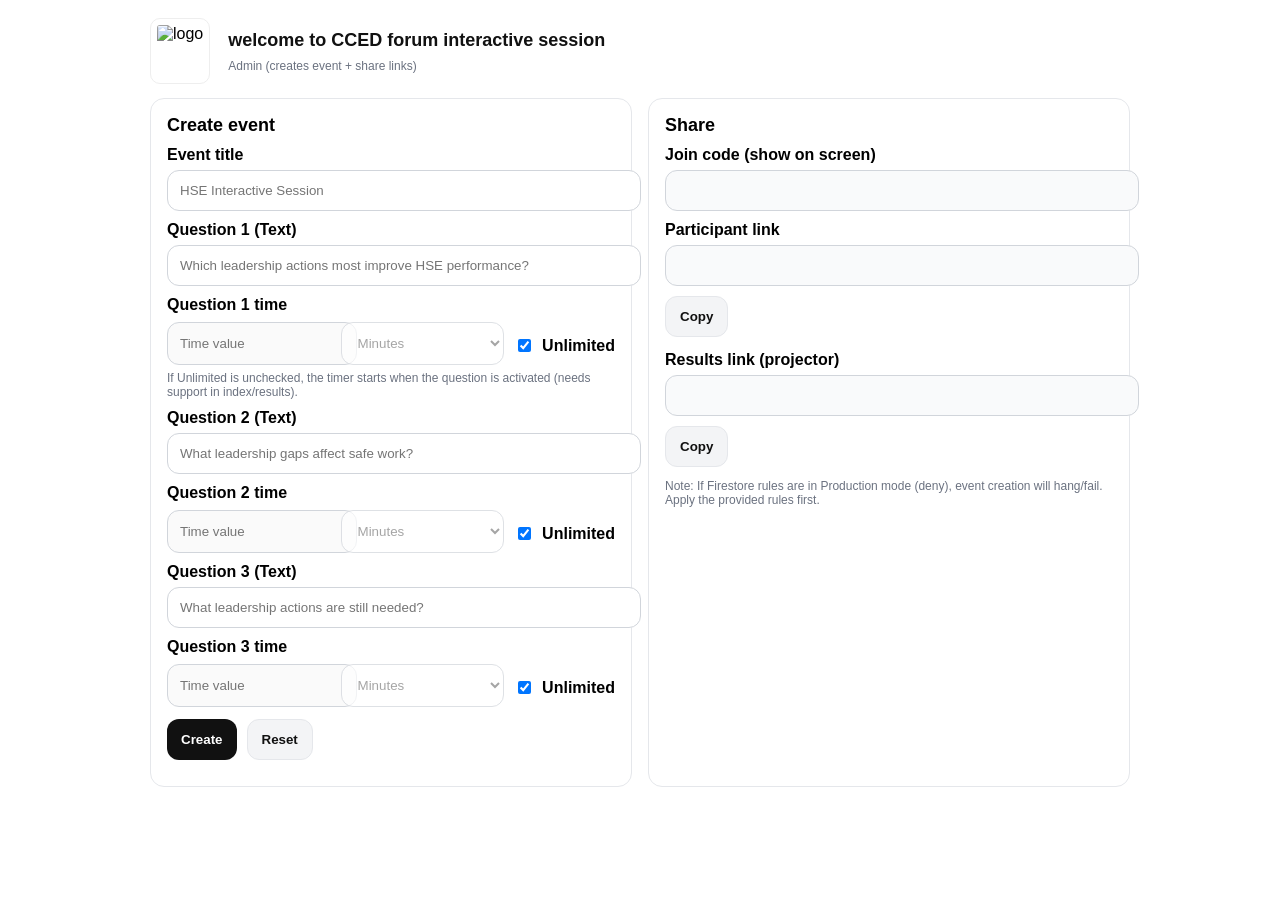
==== commit a856c1c7: "Add files via upload" ====
--- a/admin.html
+++ b/admin.html
@@ -11,7 +11,8 @@
     @media(max-width:900px){.row{grid-template-columns:1fr;}}
     .card{border:1px solid #e5e7eb;border-radius:14px;padding:16px;}
     label{display:block;font-weight:800;margin:10px 0 6px;}
-    input{width:100%;padding:12px;border-radius:12px;border:1px solid #d1d5db;}
+    input, select{width:100%;padding:12px;border-radius:12px;border:1px solid #d1d5db;}
+    select{background:#fff;}
     button{border:0;border-radius:12px;padding:12px 14px;font-weight:900;cursor:pointer;}
     .primary{background:#111;color:#fff;}
     .secondary{background:#f3f4f6;color:#111;border:1px solid #e5e7eb;}
@@ -19,15 +20,27 @@
     .small{font-size:12px;color:#6b7280;}
     .brand{display:flex;align-items:center;gap:12px;margin-bottom:14px;}
     .brand img{height:52px;background:#fff;border:1px solid #eee;border-radius:10px;padding:6px;}
+    .brand-edit{flex:1;min-width:0;}
+    .brand-edit input{border:0;background:transparent;width:100%;padding:4px 6px;border-radius:10px;}
+    .brand-edit input:focus{outline:2px solid #e5e7eb;background:#fff;}
+    #brandTitle{font-weight:900;font-size:18px;color:#111;}
+    #brandSub{font-size:12px;color:#6b7280;}
+    .timeRow{display:flex;gap:10px;align-items:center;flex-wrap:wrap;margin-top:8px;}
+    .timeRow > div{flex:1;min-width:150px;}
+    .check{display:flex;gap:8px;align-items:center;font-weight:800;}
+    .check input{width:auto;padding:0;border-radius:0;border:0;}
+    .hint{margin-top:6px;}
+    .twoCol{display:grid;grid-template-columns:1fr 1fr;gap:10px;}
+    @media(max-width:520px){.twoCol{grid-template-columns:1fr;}}
   </style>
 </head>
 <body>
   <div class="wrap">
     <div class="brand">
       <img src="https://i.ibb.co/5xhDVpxs/1.png" alt="logo"/>
-      <div>
-        <div style="font-weight:900;">welcome to CCED forum interactive session</div>
-        <div class="small">Admin (creates event + share links)</div>
+      <div class="brand-edit">
+        <input id="brandTitle" value="welcome to CCED forum interactive session" aria-label="Header title (beside logo)"/>
+        <input id="brandSub" value="Admin (creates event + share links)" aria-label="Header subtitle (beside logo)"/>
       </div>
     </div>
 
@@ -41,11 +54,48 @@
         <label>Question 1 (Text)</label>
         <input id="q1" placeholder="Which leadership actions most improve HSE performance?"/>
 
+        <label>Question 1 time</label>
+        <div class="timeRow">
+          <div class="twoCol">
+            <input id="t1" type="number" min="1" step="1" placeholder="Time value"/>
+            <select id="u1">
+              <option value="min" selected>Minutes</option>
+              <option value="sec">Seconds</option>
+            </select>
+          </div>
+          <label class="check"><input id="un1" type="checkbox" checked/> Unlimited</label>
+        </div>
+        <div class="small hint">If Unlimited is unchecked, the timer starts when the question is activated (needs support in index/results).</div>
+
         <label>Question 2 (Text)</label>
         <input id="q2" placeholder="What leadership gaps affect safe work?"/>
 
+        <label>Question 2 time</label>
+        <div class="timeRow">
+          <div class="twoCol">
+            <input id="t2" type="number" min="1" step="1" placeholder="Time value"/>
+            <select id="u2">
+              <option value="min" selected>Minutes</option>
+              <option value="sec">Seconds</option>
+            </select>
+          </div>
+          <label class="check"><input id="un2" type="checkbox" checked/> Unlimited</label>
+        </div>
+
         <label>Question 3 (Text)</label>
         <input id="q3" placeholder="What leadership actions are still needed?"/>
+
+        <label>Question 3 time</label>
+        <div class="timeRow">
+          <div class="twoCol">
+            <input id="t3" type="number" min="1" step="1" placeholder="Time value"/>
+            <select id="u3">
+              <option value="min" selected>Minutes</option>
+              <option value="sec">Seconds</option>
+            </select>
+          </div>
+          <label class="check"><input id="un3" type="checkbox" checked/> Unlimited</label>
+        </div>
 
         <div style="display:flex;gap:10px;margin-top:12px;flex-wrap:wrap;">
           <button id="create" class="primary">Create</button>
@@ -94,7 +144,13 @@
       return String(Math.floor(100000 + Math.random()*900000));
     }
 
+    const DEFAULT_BRAND_TITLE = 'welcome to CCED forum interactive session';
+    const DEFAULT_BRAND_SUB   = 'Admin (creates event + share links)';
+
     const elStatus=document.getElementById('status');
+    const elBrandTitle=document.getElementById('brandTitle');
+    const elBrandSub=document.getElementById('brandSub');
+
     const elTitle=document.getElementById('title');
     const elQ1=document.getElementById('q1');
     const elQ2=document.getElementById('q2');
@@ -103,10 +159,52 @@
     const elP=document.getElementById('plink');
     const elR=document.getElementById('rlink');
 
+    function bindUnlimited(n){
+      const t=document.getElementById('t'+n);
+      const u=document.getElementById('u'+n);
+      const un=document.getElementById('un'+n);
+
+      function apply(){
+        const isUn = !!un.checked;
+        t.disabled = isUn;
+        u.disabled = isUn;
+        if(isUn) t.value='';
+      }
+      un.addEventListener('change', apply);
+      apply();
+    }
+    bindUnlimited(1);
+    bindUnlimited(2);
+    bindUnlimited(3);
+
+    function readDurationSec(n){
+      const un=document.getElementById('un'+n).checked;
+      if(un) return null;
+
+      const raw=(document.getElementById('t'+n).value||'').trim();
+      const v=Number(raw);
+      if(!raw || !Number.isFinite(v) || v<=0){
+        throw new Error('Time for Question ' + n + ' must be a positive number, or set Unlimited.');
+      }
+      const unit=document.getElementById('u'+n).value;
+      const sec = unit==='min' ? v*60 : v;
+      return Math.round(sec);
+    }
+
     document.getElementById('reset').onclick=()=>{
+      elBrandTitle.value=DEFAULT_BRAND_TITLE;
+      elBrandSub.value=DEFAULT_BRAND_SUB;
+
       elTitle.value=''; elQ1.value=''; elQ2.value=''; elQ3.value='';
       elCode.value=''; elP.value=''; elR.value='';
       elStatus.textContent='';
+
+      ['1','2','3'].forEach(n=>{
+        document.getElementById('un'+n).checked=true;
+        document.getElementById('t'+n).value='';
+        document.getElementById('u'+n).value='min';
+      });
+      bindUnlimited(1); bindUnlimited(2); bindUnlimited(3);
     };
 
     async function copy(v){
@@ -119,10 +217,18 @@
     document.getElementById('create').onclick=async()=>{
       try{
         elStatus.textContent='Creating...';
+
+        const brandTitle=(elBrandTitle.value||'').trim() || DEFAULT_BRAND_TITLE;
+        const brandSub=(elBrandSub.value||'').trim() || DEFAULT_BRAND_SUB;
+
         const title=(elTitle.value||'').trim() || 'HSE Interactive Session';
         const q1=(elQ1.value||'').trim() || 'Which leadership actions most improve HSE performance?';
         const q2=(elQ2.value||'').trim() || 'What leadership gaps affect safe work?';
         const q3=(elQ3.value||'').trim() || 'What leadership actions are still needed?';
+
+        const d1 = readDurationSec(1);
+        const d2 = readDurationSec(2);
+        const d3 = readDurationSec(3);
 
         const joinCode = genCode();
 
@@ -135,10 +241,11 @@
           joinCode: finalCode,
           createdAt: firebase.firestore.FieldValue.serverTimestamp(),
           currentQuestion: 0,
+          brand: { title: brandTitle, subtitle: brandSub },
           questions: [
-            { id:'q1', title:q1 },
-            { id:'q2', title:q2 },
-            { id:'q3', title:q3 }
+            { id:'q1', title:q1, durationSec: d1 },
+            { id:'q2', title:q2, durationSec: d2 },
+            { id:'q3', title:q3, durationSec: d3 }
           ]
         });
 
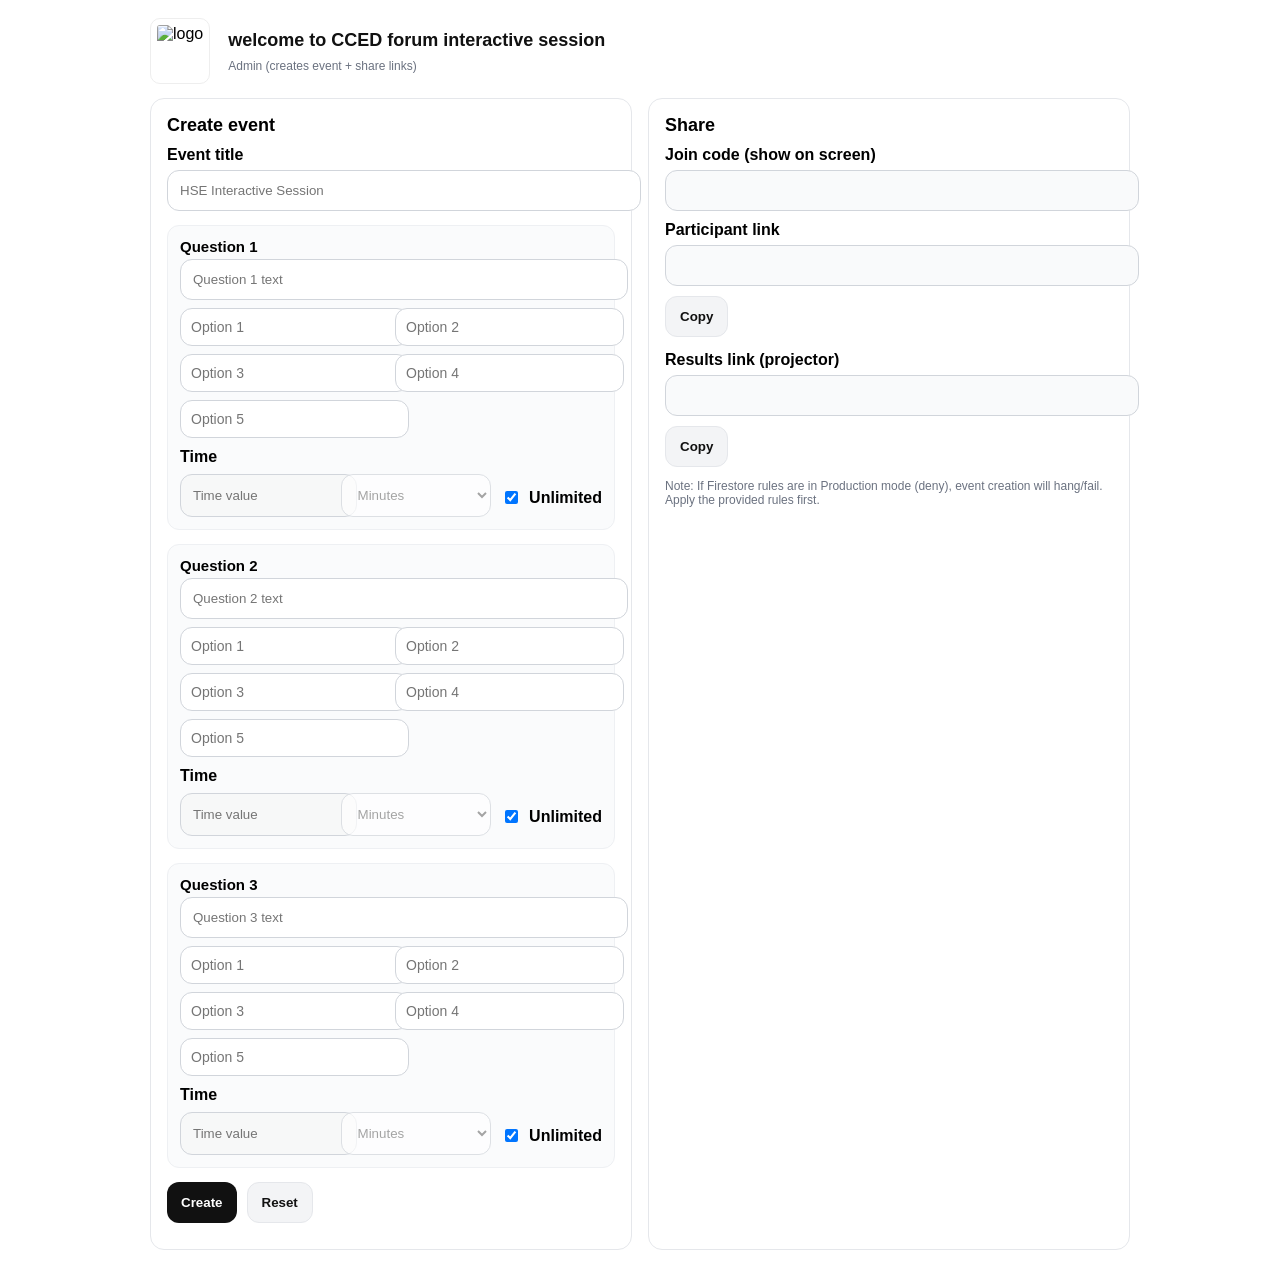
==== commit a8316dab: "Add files via upload" ====
--- a/admin.html
+++ b/admin.html
@@ -32,6 +32,11 @@
     .hint{margin-top:6px;}
     .twoCol{display:grid;grid-template-columns:1fr 1fr;gap:10px;}
     @media(max-width:520px){.twoCol{grid-template-columns:1fr;}}
+    .qBlock{border:1px solid #eef0f3;border-radius:12px;padding:12px;margin-top:14px;background:#fafbfc;}
+    .qBlock h4{margin:0 0 4px;font-size:15px;}
+    .optGrid{display:grid;grid-template-columns:1fr 1fr;gap:8px;margin-top:8px;}
+    @media(max-width:520px){.optGrid{grid-template-columns:1fr;}}
+    .optGrid input{padding:10px;font-size:14px;}
   </style>
 </head>
 <body>
@@ -51,119 +56,105 @@
         <label>Event title</label>
         <input id="title" placeholder="HSE Interactive Session"/>
 
-        <label>Question 1 (Text)</label>
-        <input id="q1" placeholder="Which leadership actions most improve HSE performance?"/>
-
-        <label>Question 1 time</label>
+        <div id="questionsHost"></div>
+
+        <div style="display:flex;gap:10px;margin-top:14px;flex-wrap:wrap;">
+          <button id="create" class="primary">Create</button>
+          <button id="reset" class="secondary">Reset</button>
+        </div>
+        <div id="status" class="small" style="margin-top:10px;"></div>
+      </div>
+
+      <div class="card">
+        <div style="font-weight:900;font-size:18px;">Share</div>
+
+        <label>Join code (show on screen)</label>
+        <input id="code" class="mono" readonly/>
+
+        <label>Participant link</label>
+        <input id="plink" class="mono" readonly/>
+        <div style="display:flex;gap:10px;margin-top:10px;flex-wrap:wrap;">
+          <button id="copyP" class="secondary">Copy</button>
+        </div>
+
+        <label style="margin-top:14px;">Results link (projector)</label>
+        <input id="rlink" class="mono" readonly/>
+        <div style="display:flex;gap:10px;margin-top:10px;flex-wrap:wrap;">
+          <button id="copyR" class="secondary">Copy</button>
+        </div>
+
+        <div class="small" style="margin-top:12px;">
+          Note: If Firestore rules are in Production mode (deny), event creation will hang/fail.
+          Apply the provided rules first.
+        </div>
+      </div>
+    </div>
+  </div>
+
+  <script src="https://www.gstatic.com/firebasejs/8.10.1/firebase-app.js"></script>
+  <script src="https://www.gstatic.com/firebasejs/8.10.1/firebase-firestore.js"></script>
+  <script src="firebase-config.js"></script>
+  <script>
+    const NUM_QUESTIONS = 3;
+    const NUM_OPTIONS = 5;
+
+    function baseUrl(){
+      const u = new URL(location.href);
+      const basePath = u.pathname.substring(0, u.pathname.lastIndexOf('/')+1);
+      return u.origin + basePath;
+    }
+    function genCode(){
+      return String(Math.floor(100000 + Math.random()*900000));
+    }
+
+    const DEFAULT_BRAND_TITLE = 'welcome to CCED forum interactive session';
+    const DEFAULT_BRAND_SUB   = 'Admin (creates event + share links)';
+
+    const elStatus=document.getElementById('status');
+    const elBrandTitle=document.getElementById('brandTitle');
+    const elBrandSub=document.getElementById('brandSub');
+    const elTitle=document.getElementById('title');
+    const elCode=document.getElementById('code');
+    const elP=document.getElementById('plink');
+    const elR=document.getElementById('rlink');
+    const elQHost=document.getElementById('questionsHost');
+
+    // ---- Build question blocks dynamically (title + 5 options + timing) ----
+    function buildQuestionBlock(n){
+      const div = document.createElement('div');
+      div.className='qBlock';
+      div.innerHTML = `
+        <h4>Question ${n}</h4>
+        <input id="q${n}" placeholder="Question ${n} text"/>
+
+        <div class="optGrid">
+          <input id="q${n}_o1" placeholder="Option 1"/>
+          <input id="q${n}_o2" placeholder="Option 2"/>
+          <input id="q${n}_o3" placeholder="Option 3"/>
+          <input id="q${n}_o4" placeholder="Option 4"/>
+          <input id="q${n}_o5" placeholder="Option 5"/>
+        </div>
+
+        <label style="margin-top:10px;">Time</label>
         <div class="timeRow">
           <div class="twoCol">
-            <input id="t1" type="number" min="1" step="1" placeholder="Time value"/>
-            <select id="u1">
+            <input id="t${n}" type="number" min="1" step="1" placeholder="Time value"/>
+            <select id="u${n}">
               <option value="min" selected>Minutes</option>
               <option value="sec">Seconds</option>
             </select>
           </div>
-          <label class="check"><input id="un1" type="checkbox" checked/> Unlimited</label>
-        </div>
-        <div class="small hint">If Unlimited is unchecked, the timer starts when the question is activated (needs support in index/results).</div>
-
-        <label>Question 2 (Text)</label>
-        <input id="q2" placeholder="What leadership gaps affect safe work?"/>
-
-        <label>Question 2 time</label>
-        <div class="timeRow">
-          <div class="twoCol">
-            <input id="t2" type="number" min="1" step="1" placeholder="Time value"/>
-            <select id="u2">
-              <option value="min" selected>Minutes</option>
-              <option value="sec">Seconds</option>
-            </select>
-          </div>
-          <label class="check"><input id="un2" type="checkbox" checked/> Unlimited</label>
-        </div>
-
-        <label>Question 3 (Text)</label>
-        <input id="q3" placeholder="What leadership actions are still needed?"/>
-
-        <label>Question 3 time</label>
-        <div class="timeRow">
-          <div class="twoCol">
-            <input id="t3" type="number" min="1" step="1" placeholder="Time value"/>
-            <select id="u3">
-              <option value="min" selected>Minutes</option>
-              <option value="sec">Seconds</option>
-            </select>
-          </div>
-          <label class="check"><input id="un3" type="checkbox" checked/> Unlimited</label>
-        </div>
-
-        <div style="display:flex;gap:10px;margin-top:12px;flex-wrap:wrap;">
-          <button id="create" class="primary">Create</button>
-          <button id="reset" class="secondary">Reset</button>
-        </div>
-        <div id="status" class="small" style="margin-top:10px;"></div>
-      </div>
-
-      <div class="card">
-        <div style="font-weight:900;font-size:18px;">Share</div>
-
-        <label>Join code (show on screen)</label>
-        <input id="code" class="mono" readonly/>
-
-        <label>Participant link</label>
-        <input id="plink" class="mono" readonly/>
-        <div style="display:flex;gap:10px;margin-top:10px;flex-wrap:wrap;">
-          <button id="copyP" class="secondary">Copy</button>
-        </div>
-
-        <label style="margin-top:14px;">Results link (projector)</label>
-        <input id="rlink" class="mono" readonly/>
-        <div style="display:flex;gap:10px;margin-top:10px;flex-wrap:wrap;">
-          <button id="copyR" class="secondary">Copy</button>
-        </div>
-
-        <div class="small" style="margin-top:12px;">
-          Note: If Firestore rules are in Production mode (deny), event creation will hang/fail.
-          Apply the provided rules first.
-        </div>
-      </div>
-    </div>
-  </div>
-
-  <script src="https://www.gstatic.com/firebasejs/8.10.1/firebase-app.js"></script>
-  <script src="https://www.gstatic.com/firebasejs/8.10.1/firebase-firestore.js"></script>
-  <script src="firebase-config.js"></script>
-  <script>
-    function baseUrl(){
-      const u = new URL(location.href);
-      const basePath = u.pathname.substring(0, u.pathname.lastIndexOf('/')+1);
-      return u.origin + basePath;
-    }
-    function genCode(){
-      // 6 digits
-      return String(Math.floor(100000 + Math.random()*900000));
-    }
-
-    const DEFAULT_BRAND_TITLE = 'welcome to CCED forum interactive session';
-    const DEFAULT_BRAND_SUB   = 'Admin (creates event + share links)';
-
-    const elStatus=document.getElementById('status');
-    const elBrandTitle=document.getElementById('brandTitle');
-    const elBrandSub=document.getElementById('brandSub');
-
-    const elTitle=document.getElementById('title');
-    const elQ1=document.getElementById('q1');
-    const elQ2=document.getElementById('q2');
-    const elQ3=document.getElementById('q3');
-    const elCode=document.getElementById('code');
-    const elP=document.getElementById('plink');
-    const elR=document.getElementById('rlink');
+          <label class="check"><input id="un${n}" type="checkbox" checked/> Unlimited</label>
+        </div>
+      `;
+      return div;
+    }
+    for(let n=1;n<=NUM_QUESTIONS;n++){ elQHost.appendChild(buildQuestionBlock(n)); }
 
     function bindUnlimited(n){
       const t=document.getElementById('t'+n);
       const u=document.getElementById('u'+n);
       const un=document.getElementById('un'+n);
-
       function apply(){
         const isUn = !!un.checked;
         t.disabled = isUn;
@@ -173,14 +164,11 @@
       un.addEventListener('change', apply);
       apply();
     }
-    bindUnlimited(1);
-    bindUnlimited(2);
-    bindUnlimited(3);
+    for(let n=1;n<=NUM_QUESTIONS;n++){ bindUnlimited(n); }
 
     function readDurationSec(n){
       const un=document.getElementById('un'+n).checked;
       if(un) return null;
-
       const raw=(document.getElementById('t'+n).value||'').trim();
       const v=Number(raw);
       if(!raw || !Number.isFinite(v) || v<=0){
@@ -191,20 +179,30 @@
       return Math.round(sec);
     }
 
+    function readOptions(n){
+      const opts=[];
+      for(let i=1;i<=NUM_OPTIONS;i++){
+        const v=(document.getElementById('q'+n+'_o'+i).value||'').trim();
+        opts.push(v || ('Option ' + i));
+      }
+      return opts;
+    }
+
     document.getElementById('reset').onclick=()=>{
       elBrandTitle.value=DEFAULT_BRAND_TITLE;
       elBrandSub.value=DEFAULT_BRAND_SUB;
-
-      elTitle.value=''; elQ1.value=''; elQ2.value=''; elQ3.value='';
+      elTitle.value='';
       elCode.value=''; elP.value=''; elR.value='';
       elStatus.textContent='';
 
-      ['1','2','3'].forEach(n=>{
+      for(let n=1;n<=NUM_QUESTIONS;n++){
+        document.getElementById('q'+n).value='';
+        for(let i=1;i<=NUM_OPTIONS;i++){ document.getElementById('q'+n+'_o'+i).value=''; }
         document.getElementById('un'+n).checked=true;
         document.getElementById('t'+n).value='';
         document.getElementById('u'+n).value='min';
-      });
-      bindUnlimited(1); bindUnlimited(2); bindUnlimited(3);
+        bindUnlimited(n);
+      }
     };
 
     async function copy(v){
@@ -220,19 +218,17 @@
 
         const brandTitle=(elBrandTitle.value||'').trim() || DEFAULT_BRAND_TITLE;
         const brandSub=(elBrandSub.value||'').trim() || DEFAULT_BRAND_SUB;
-
         const title=(elTitle.value||'').trim() || 'HSE Interactive Session';
-        const q1=(elQ1.value||'').trim() || 'Which leadership actions most improve HSE performance?';
-        const q2=(elQ2.value||'').trim() || 'What leadership gaps affect safe work?';
-        const q3=(elQ3.value||'').trim() || 'What leadership actions are still needed?';
-
-        const d1 = readDurationSec(1);
-        const d2 = readDurationSec(2);
-        const d3 = readDurationSec(3);
+
+        const questions=[];
+        for(let n=1;n<=NUM_QUESTIONS;n++){
+          const qText=(document.getElementById('q'+n).value||'').trim() || ('Question ' + n);
+          const options = readOptions(n);
+          const durationSec = readDurationSec(n);
+          questions.push({ id:'q'+n, title:qText, options, durationSec });
+        }
 
         const joinCode = genCode();
-
-        // ensure unique joinCode (best-effort)
         const codeDoc = await db.collection('codes').doc(joinCode).get();
         const finalCode = codeDoc.exists ? genCode() : joinCode;
 
@@ -241,12 +237,10 @@
           joinCode: finalCode,
           createdAt: firebase.firestore.FieldValue.serverTimestamp(),
           currentQuestion: 0,
+          locked: false,
           brand: { title: brandTitle, subtitle: brandSub },
-          questions: [
-            { id:'q1', title:q1, durationSec: d1 },
-            { id:'q2', title:q2, durationSec: d2 },
-            { id:'q3', title:q3, durationSec: d3 }
-          ]
+          headerTitle: brandTitle,
+          questions
         });
 
         await db.collection('codes').doc(finalCode).set({ eventId: docRef.id }, { merge:true });
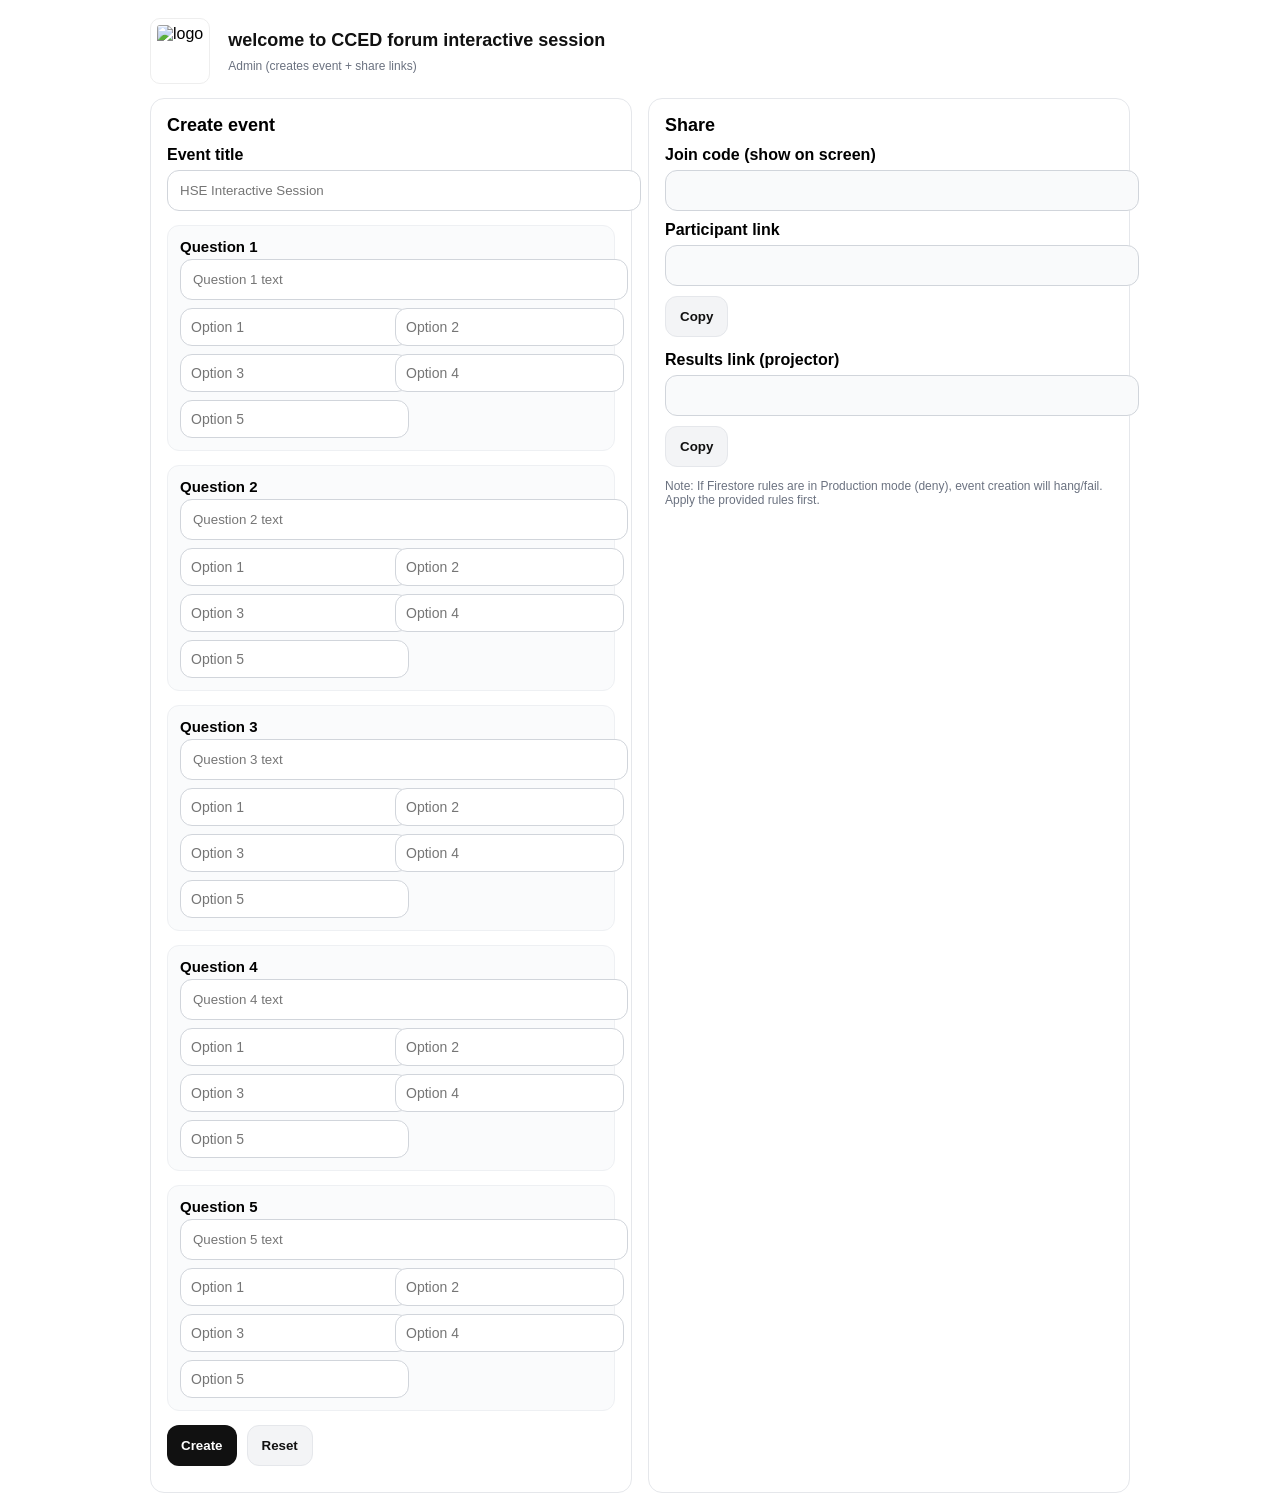
==== commit c856a3e2: "Add files via upload" ====
--- a/admin.html
+++ b/admin.html
@@ -95,7 +95,7 @@
   <script src="https://www.gstatic.com/firebasejs/8.10.1/firebase-firestore.js"></script>
   <script src="firebase-config.js"></script>
   <script>
-    const NUM_QUESTIONS = 3;
+    const NUM_QUESTIONS = 5;
     const NUM_OPTIONS = 5;
 
     function baseUrl(){
@@ -134,50 +134,10 @@
           <input id="q${n}_o4" placeholder="Option 4"/>
           <input id="q${n}_o5" placeholder="Option 5"/>
         </div>
-
-        <label style="margin-top:10px;">Time</label>
-        <div class="timeRow">
-          <div class="twoCol">
-            <input id="t${n}" type="number" min="1" step="1" placeholder="Time value"/>
-            <select id="u${n}">
-              <option value="min" selected>Minutes</option>
-              <option value="sec">Seconds</option>
-            </select>
-          </div>
-          <label class="check"><input id="un${n}" type="checkbox" checked/> Unlimited</label>
-        </div>
       `;
       return div;
     }
     for(let n=1;n<=NUM_QUESTIONS;n++){ elQHost.appendChild(buildQuestionBlock(n)); }
-
-    function bindUnlimited(n){
-      const t=document.getElementById('t'+n);
-      const u=document.getElementById('u'+n);
-      const un=document.getElementById('un'+n);
-      function apply(){
-        const isUn = !!un.checked;
-        t.disabled = isUn;
-        u.disabled = isUn;
-        if(isUn) t.value='';
-      }
-      un.addEventListener('change', apply);
-      apply();
-    }
-    for(let n=1;n<=NUM_QUESTIONS;n++){ bindUnlimited(n); }
-
-    function readDurationSec(n){
-      const un=document.getElementById('un'+n).checked;
-      if(un) return null;
-      const raw=(document.getElementById('t'+n).value||'').trim();
-      const v=Number(raw);
-      if(!raw || !Number.isFinite(v) || v<=0){
-        throw new Error('Time for Question ' + n + ' must be a positive number, or set Unlimited.');
-      }
-      const unit=document.getElementById('u'+n).value;
-      const sec = unit==='min' ? v*60 : v;
-      return Math.round(sec);
-    }
 
     function readOptions(n){
       const opts=[];
@@ -198,10 +158,6 @@
       for(let n=1;n<=NUM_QUESTIONS;n++){
         document.getElementById('q'+n).value='';
         for(let i=1;i<=NUM_OPTIONS;i++){ document.getElementById('q'+n+'_o'+i).value=''; }
-        document.getElementById('un'+n).checked=true;
-        document.getElementById('t'+n).value='';
-        document.getElementById('u'+n).value='min';
-        bindUnlimited(n);
       }
     };
 
@@ -224,8 +180,7 @@
         for(let n=1;n<=NUM_QUESTIONS;n++){
           const qText=(document.getElementById('q'+n).value||'').trim() || ('Question ' + n);
           const options = readOptions(n);
-          const durationSec = readDurationSec(n);
-          questions.push({ id:'q'+n, title:qText, options, durationSec });
+          questions.push({ id:'q'+n, title:qText, options, durationSec: null });
         }
 
         const joinCode = genCode();
